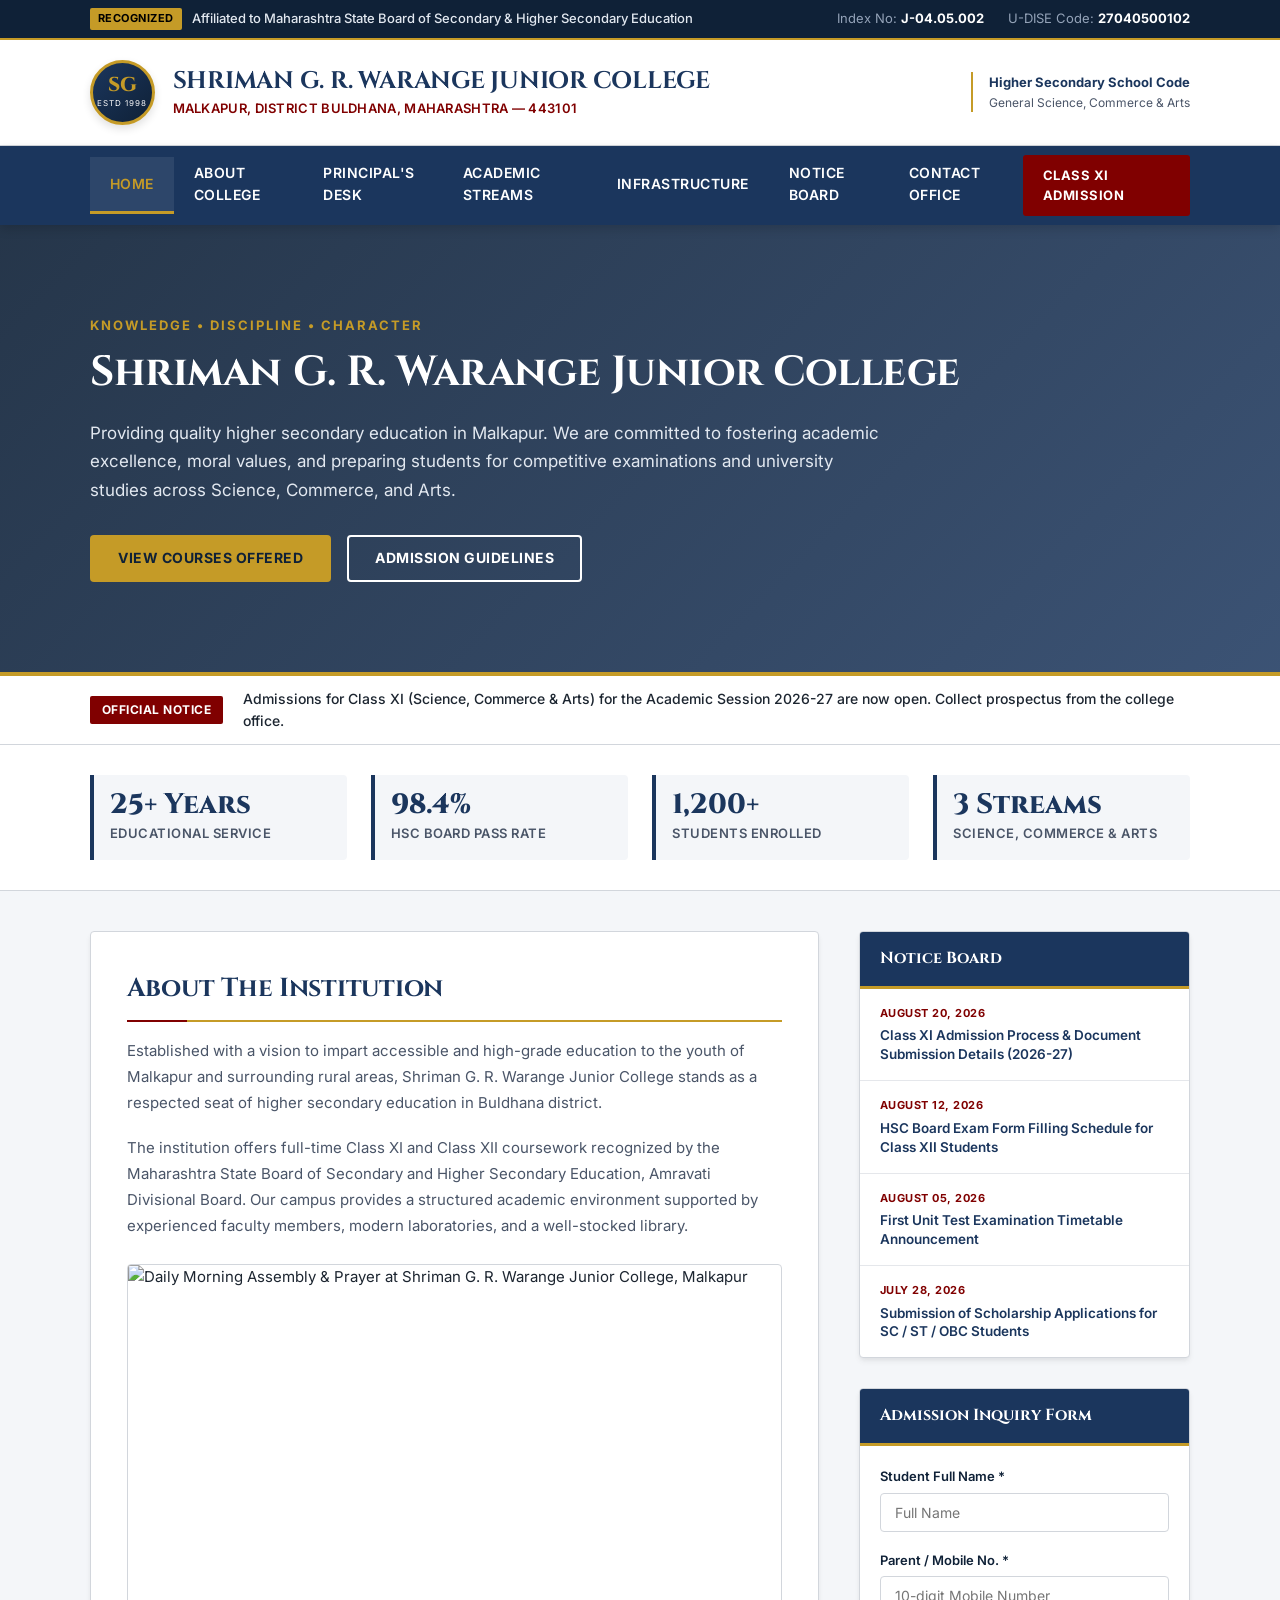
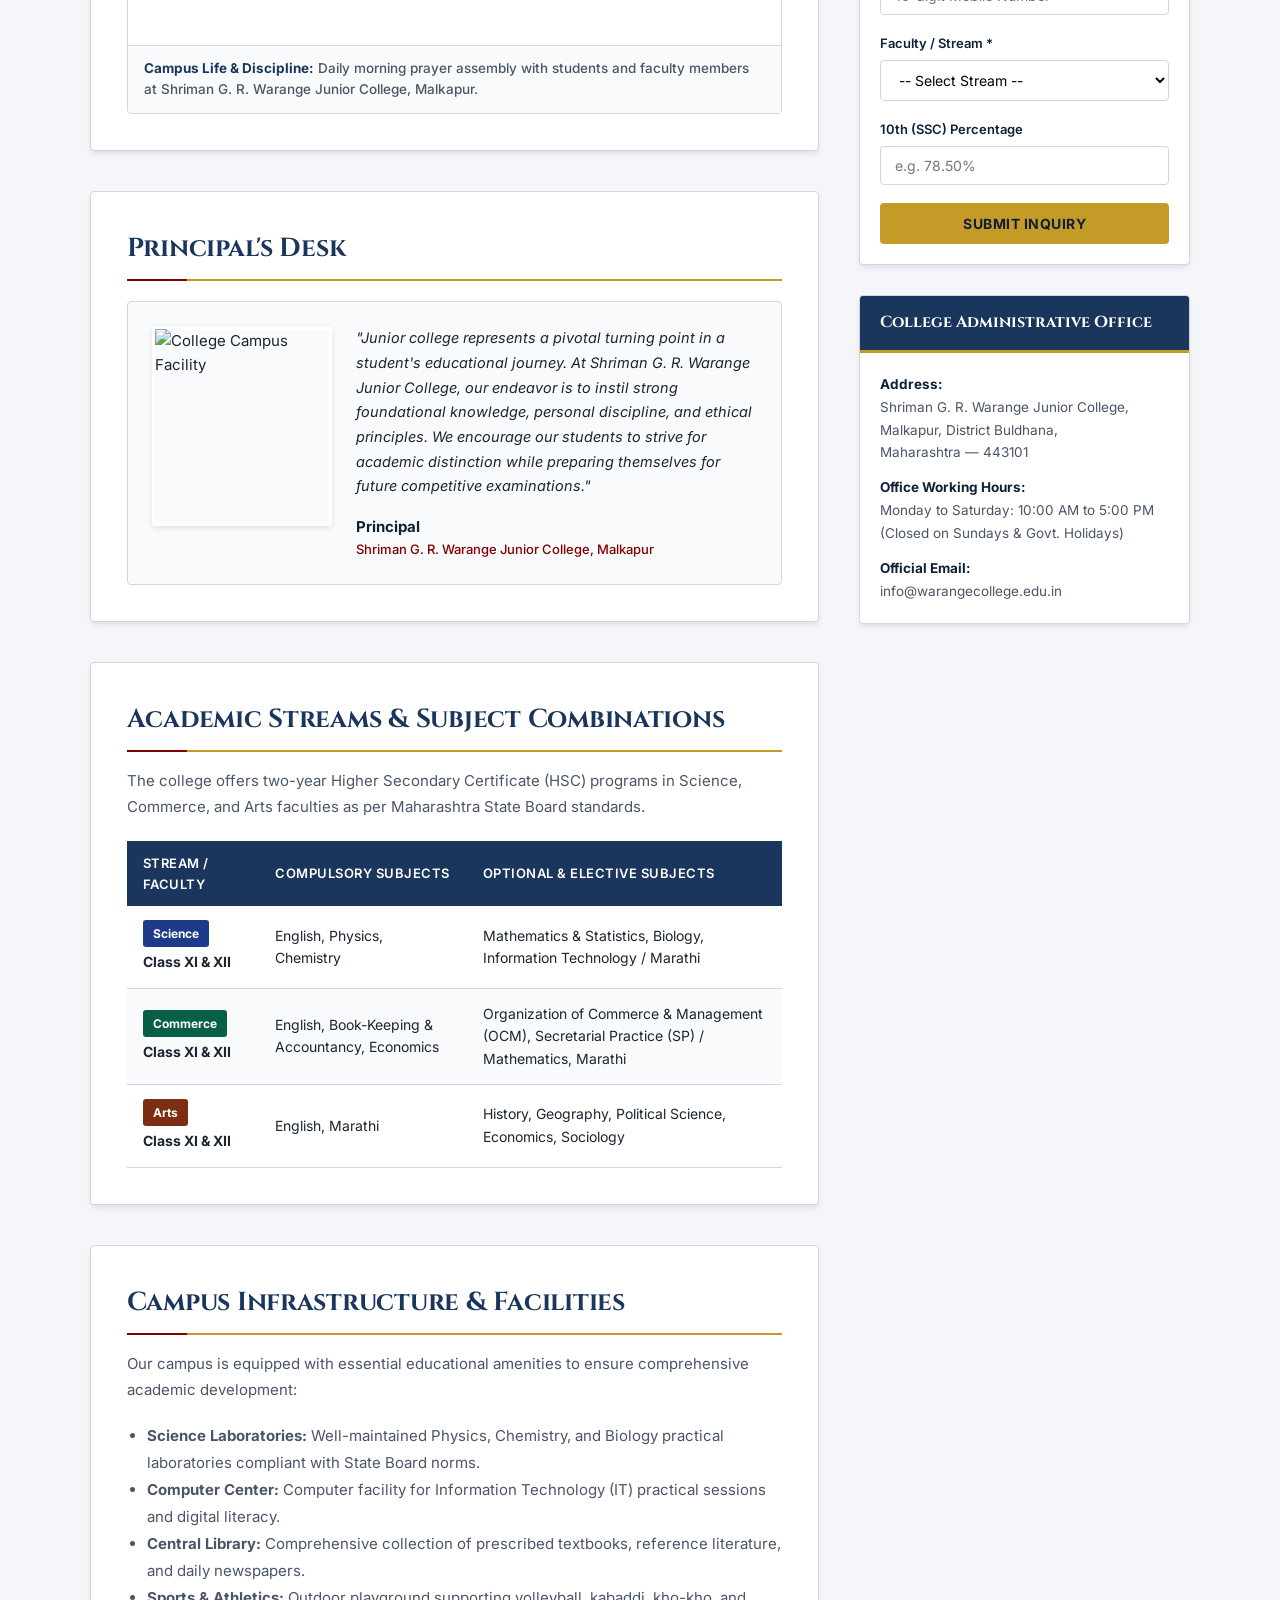
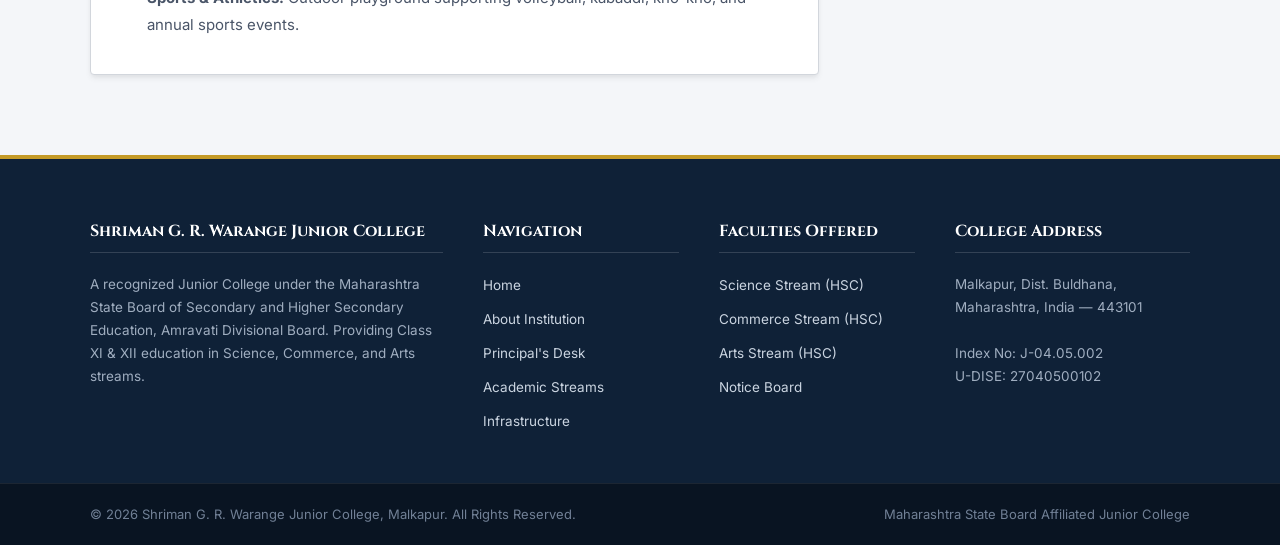
==== index.html @ 8249593b "Rename main.html to index.html" ====
<!DOCTYPE html>
<html lang="en">
<head>
    <meta charset="UTF-8">
    <meta name="viewport" content="width=device-width, initial-scale=1.0">
    <title>Shriman G. R. Warange Junior College, Malkapur | Official Website</title>
    <meta name="description" content="Official Portal of Shriman G. R. Warange Junior College, Malkapur, District Buldhana. Higher Secondary Education in Arts, Science, and Commerce streams.">
    <link rel="stylesheet" href="style.css">
</head>

<body>

    <!-- Top Affiliation Bar -->
    <div class="top-header-bar">
        <div class="affiliation-tag">
            <span class="affiliation-badge">Recognized</span>
            <span>Affiliated to Maharashtra State Board of Secondary & Higher Secondary Education</span>
        </div>
        <div class="top-header-info">
            <span>Index No: <strong>J-04.05.002</strong></span>
            <span>U-DISE Code: <strong>27040500102</strong></span>
        </div>
    </div>

    <!-- College Brand Header -->
    <header class="brand-header">
        <div class="brand-container">
            <div class="college-brand">
                <div class="college-seal">
                    <span class="seal-text">SG</span>
                    <span class="seal-sub">ESTD 1998</span>
                </div>
                <div class="college-names">
                    <h1>SHRIMAN G. R. WARANGE JUNIOR COLLEGE</h1>
                    <p>MALKAPUR, DISTRICT BULDHANA, MAHARASHTRA — 443101</p>
                </div>
            </div>

            <div class="college-index">
                <strong>Higher Secondary School Code</strong>
                <span>General Science, Commerce & Arts</span>
            </div>
        </div>
    </header>

    <!-- Main Navigation Bar -->
    <nav class="main-navbar">
        <div class="nav-container">
            <ul class="nav-links-formal">
                <li><a href="#" class="active">Home</a></li>
                <li><a href="#about">About College</a></li>
                <li><a href="#principal">Principal's Desk</a></li>
                <li><a href="#streams">Academic Streams</a></li>
                <li><a href="#facilities">Infrastructure</a></li>
                <li><a href="#notices">Notice Board</a></li>
                <li><a href="#contact">Contact Office</a></li>
            </ul>
            <a href="#admission-inquiry" class="btn-admission">Class XI Admission</a>
        </div>
    </nav>

    <!-- Formal Hero Banner -->
    <section class="hero-banner">
        <div class="hero-banner-content">
            <div class="hero-motto">KNOWLEDGE • DISCIPLINE • CHARACTER</div>
            <h2>Shriman G. R. Warange Junior College</h2>
            <p>
                Providing quality higher secondary education in Malkapur. We are committed to fostering academic excellence, moral values, and preparing students for competitive examinations and university studies across Science, Commerce, and Arts.
            </p>
            <div class="hero-actions">
                <a href="#streams" class="btn-primary-formal">View Courses Offered</a>
                <a href="#admission-inquiry" class="btn-outline-formal">Admission Guidelines</a>
            </div>
        </div>
    </section>

    <!-- Official Announcement Bar -->
    <div class="announcement-bar">
        <div class="announcement-container">
            <span class="announcement-title">Official Notice</span>
            <span class="announcement-text">
                Admissions for Class XI (Science, Commerce & Arts) for the Academic Session 2026-27 are now open. Collect prospectus from the college office.
            </span>
        </div>
    </div>

    <!-- Institutional Overview Bar -->
    <div class="overview-bar">
        <div class="overview-grid">
            <div class="overview-item">
                <div class="overview-number">25+ Years</div>
                <div class="overview-label">Educational Service</div>
            </div>
            <div class="overview-item">
                <div class="overview-number">98.4%</div>
                <div class="overview-label">HSC Board Pass Rate</div>
            </div>
            <div class="overview-item">
                <div class="overview-number">1,200+</div>
                <div class="overview-label">Students Enrolled</div>
            </div>
            <div class="overview-item">
                <div class="overview-number">3 Streams</div>
                <div class="overview-label">Science, Commerce & Arts</div>
            </div>
        </div>
    </div>

    <!-- Main Content Area -->
    <div class="main-wrapper">
        <!-- Main Body Content -->
        <main>
            <!-- About Section -->
            <section class="content-section" id="about">
                <h3 class="section-heading-formal">About The Institution</h3>
                <p>
                    Established with a vision to impart accessible and high-grade education to the youth of Malkapur and surrounding rural areas, Shriman G. R. Warange Junior College stands as a respected seat of higher secondary education in Buldhana district.
                </p>
                <p>
                    The institution offers full-time Class XI and Class XII coursework recognized by the Maharashtra State Board of Secondary and Higher Secondary Education, Amravati Divisional Board. Our campus provides a structured academic environment supported by experienced faculty members, modern laboratories, and a well-stocked library.
                </p>

                <!-- Featured Campus Prayer Image -->
                <div style="margin-top: 24px; border: 1px solid var(--border-color); border-radius: 4px; overflow: hidden; background: #ffffff;">
                    <img src="images/prayer.png" alt="Daily Morning Assembly & Prayer at Shriman G. R. Warange Junior College, Malkapur" style="width: 100%; height: 380px; object-fit: cover; display: block;">
                    <div style="padding: 12px 16px; background-color: #f8fafc; font-size: 13.5px; color: var(--text-secondary); border-top: 1px solid var(--border-color); font-weight: 500;">
                        <strong style="color: var(--navy-primary);">Campus Life & Discipline:</strong> Daily morning prayer assembly with students and faculty members at Shriman G. R. Warange Junior College, Malkapur.
                    </div>
                </div>
            </section>

            <!-- Principal's Message Section -->
            <section class="content-section" id="principal">
                <h3 class="section-heading-formal">Principal's Desk</h3>
                <div class="message-card">
                    <img src="images/lab.png" alt="College Campus Facility" class="message-photo">
                    <div class="message-text">
                        <blockquote>
                            "Junior college represents a pivotal turning point in a student's educational journey. At Shriman G. R. Warange Junior College, our endeavor is to instil strong foundational knowledge, personal discipline, and ethical principles. We encourage our students to strive for academic distinction while preparing themselves for future competitive examinations."
                        </blockquote>
                        <div class="message-author">
                            Principal
                            <span>Shriman G. R. Warange Junior College, Malkapur</span>
                        </div>
                    </div>
                </div>
            </section>

            <!-- Academic Streams & Subject Combinations Table -->
            <section class="content-section" id="streams">
                <h3 class="section-heading-formal">Academic Streams & Subject Combinations</h3>
                <p>
                    The college offers two-year Higher Secondary Certificate (HSC) programs in Science, Commerce, and Arts faculties as per Maharashtra State Board standards.
                </p>

                <table class="academic-table">
                    <thead>
                        <tr>
                            <th>Stream / Faculty</th>
                            <th>Compulsory Subjects</th>
                            <th>Optional & Elective Subjects</th>
                        </tr>
                    </thead>
                    <tbody>
                        <tr>
                            <td>
                                <span class="stream-badge badge-science">Science</span>
                                <strong style="display: block; margin-top: 4px;">Class XI & XII</strong>
                            </td>
                            <td>English, Physics, Chemistry</td>
                            <td>Mathematics & Statistics, Biology, Information Technology / Marathi</td>
                        </tr>
                        <tr>
                            <td>
                                <span class="stream-badge badge-commerce">Commerce</span>
                                <strong style="display: block; margin-top: 4px;">Class XI & XII</strong>
                            </td>
                            <td>English, Book-Keeping & Accountancy, Economics</td>
                            <td>Organization of Commerce & Management (OCM), Secretarial Practice (SP) / Mathematics, Marathi</td>
                        </tr>
                        <tr>
                            <td>
                                <span class="stream-badge badge-arts">Arts</span>
                                <strong style="display: block; margin-top: 4px;">Class XI & XII</strong>
                            </td>
                            <td>English, Marathi</td>
                            <td>History, Geography, Political Science, Economics, Sociology</td>
                        </tr>
                    </tbody>
                </table>
            </section>

            <!-- Campus Infrastructure -->
            <section class="content-section" id="facilities">
                <h3 class="section-heading-formal">Campus Infrastructure & Facilities</h3>
                <p>
                    Our campus is equipped with essential educational amenities to ensure comprehensive academic development:
                </p>
                <ul style="margin-left: 20px; color: var(--text-secondary); line-height: 1.8;">
                    <li><strong>Science Laboratories:</strong> Well-maintained Physics, Chemistry, and Biology practical laboratories compliant with State Board norms.</li>
                    <li><strong>Computer Center:</strong> Computer facility for Information Technology (IT) practical sessions and digital literacy.</li>
                    <li><strong>Central Library:</strong> Comprehensive collection of prescribed textbooks, reference literature, and daily newspapers.</li>
                    <li><strong>Sports & Athletics:</strong> Outdoor playground supporting volleyball, kabaddi, kho-kho, and annual sports events.</li>
                </ul>
            </section>
        </main>

        <!-- Sidebar -->
        <aside>
            <!-- Notice Board Box -->
            <div class="sidebar-box" id="notices">
                <div class="sidebar-header">Notice Board</div>
                <ul class="notice-list">
                    <li class="notice-item">
                        <span class="notice-date">August 20, 2026</span>
                        <a href="#admission-inquiry">Class XI Admission Process & Document Submission Details (2026-27)</a>
                    </li>
                    <li class="notice-item">
                        <span class="notice-date">August 12, 2026</span>
                        <a href="#">HSC Board Exam Form Filling Schedule for Class XII Students</a>
                    </li>
                    <li class="notice-item">
                        <span class="notice-date">August 05, 2026</span>
                        <a href="#">First Unit Test Examination Timetable Announcement</a>
                    </li>
                    <li class="notice-item">
                        <span class="notice-date">July 28, 2026</span>
                        <a href="#">Submission of Scholarship Applications for SC / ST / OBC Students</a>
                    </li>
                </ul>
            </div>

            <!-- Admission Inquiry Form -->
            <div class="sidebar-box" id="admission-inquiry">
                <div class="sidebar-header">Admission Inquiry Form</div>
                <div style="padding: 20px;">
                    <form onsubmit="event.preventDefault(); alert('Thank you. Your inquiry has been submitted to the college office.');">
                        <div class="formal-form-group">
                            <label for="student-name">Student Full Name *</label>
                            <input type="text" id="student-name" class="formal-input" required placeholder="Full Name">
                        </div>

                        <div class="formal-form-group">
                            <label for="parent-phone">Parent / Mobile No. *</label>
                            <input type="tel" id="parent-phone" class="formal-input" required placeholder="10-digit Mobile Number">
                        </div>

                        <div class="formal-form-group">
                            <label for="stream-select">Faculty / Stream *</label>
                            <select id="stream-select" class="formal-input" required>
                                <option value="">-- Select Stream --</option>
                                <option value="science">Class XI Science</option>
                                <option value="commerce">Class XI Commerce</option>
                                <option value="arts">Class XI Arts</option>
                            </select>
                        </div>

                        <div class="formal-form-group">
                            <label for="ssc-marks">10th (SSC) Percentage</label>
                            <input type="text" id="ssc-marks" class="formal-input" placeholder="e.g. 78.50%">
                        </div>

                        <button type="submit" class="btn-primary-formal" style="width: 100%; border: none; cursor: pointer;">Submit Inquiry</button>
                    </form>
                </div>
            </div>

            <!-- College Office Box -->
            <div class="sidebar-box" id="contact">
                <div class="sidebar-header">College Administrative Office</div>
                <div style="padding: 20px; font-size: 13.5px; color: var(--text-secondary); line-height: 1.7;">
                    <p style="margin-bottom: 12px;">
                        <strong style="color: var(--navy-dark);">Address:</strong><br>
                        Shriman G. R. Warange Junior College,<br>
                        Malkapur, District Buldhana,<br>
                        Maharashtra — 443101
                    </p>
                    <p style="margin-bottom: 12px;">
                        <strong style="color: var(--navy-dark);">Office Working Hours:</strong><br>
                        Monday to Saturday: 10:00 AM to 5:00 PM<br>
                        (Closed on Sundays & Govt. Holidays)
                    </p>
                    <p>
                        <strong style="color: var(--navy-dark);">Official Email:</strong><br>
                        info@warangecollege.edu.in
                    </p>
                </div>
            </div>
        </aside>
    </div>

    <!-- Institutional Footer -->
    <footer class="site-footer">
        <div class="footer-container">
            <div class="footer-col">
                <h4>Shriman G. R. Warange Junior College</h4>
                <p>
                    A recognized Junior College under the Maharashtra State Board of Secondary and Higher Secondary Education, Amravati Divisional Board. Providing Class XI & XII education in Science, Commerce, and Arts streams.
                </p>
            </div>

            <div class="footer-col">
                <h4>Navigation</h4>
                <ul class="footer-links-formal">
                    <li><a href="#">Home</a></li>
                    <li><a href="#about">About Institution</a></li>
                    <li><a href="#principal">Principal's Desk</a></li>
                    <li><a href="#streams">Academic Streams</a></li>
                    <li><a href="#facilities">Infrastructure</a></li>
                </ul>
            </div>

            <div class="footer-col">
                <h4>Faculties Offered</h4>
                <ul class="footer-links-formal">
                    <li><a href="#streams">Science Stream (HSC)</a></li>
                    <li><a href="#streams">Commerce Stream (HSC)</a></li>
                    <li><a href="#streams">Arts Stream (HSC)</a></li>
                    <li><a href="#notices">Notice Board</a></li>
                </ul>
            </div>

            <div class="footer-col">
                <h4>College Address</h4>
                <p>
                    Malkapur, Dist. Buldhana,<br>
                    Maharashtra, India — 443101<br><br>
                    Index No: J-04.05.002<br>
                    U-DISE: 27040500102
                </p>
            </div>
        </div>

        <div class="footer-bottom-bar">
            <div class="footer-bottom-container">
                <div>© 2026 Shriman G. R. Warange Junior College, Malkapur. All Rights Reserved.</div>
                <div>Maharashtra State Board Affiliated Junior College</div>
            </div>
        </div>
    </footer>

</body>
</html>
---- style.css ----
@import url('https://fonts.googleapis.com/css2?family=Cinzel:wght@600;700;800&family=Inter:wght@400;500;600;700&display=swap');

:root {
    --navy-dark: #0f2137;
    --navy-primary: #1b365d;
    --maroon-accent: #800000;
    --gold-accent: #c59b27;
    --gold-light: #fbf4db;
    --bg-body: #f4f6f9;
    --bg-surface: #ffffff;
    --text-primary: #1c2530;
    --text-secondary: #4a5568;
    --text-muted: #718096;
    --border-color: #d2d6dc;
    --border-light: #e5e7eb;
    --shadow-subtle: 0 4px 12px rgba(0, 0, 0, 0.05);
    --shadow-card: 0 4px 6px -1px rgba(0, 0, 0, 0.07), 0 2px 4px -1px rgba(0, 0, 0, 0.04);
}

* {
    margin: 0;
    padding: 0;
    box-sizing: border-box;
    font-family: 'Inter', -apple-system, BlinkMacSystemFont, "Segoe UI", Roboto, sans-serif;
}

html {
    scroll-behavior: smooth;
}

body {
    background-color: var(--bg-body);
    color: var(--text-primary);
    line-height: 1.6;
    font-size: 15px;
}

/* Formal Header Typography */
h1, h2, h3, .font-serif {
    font-family: 'Cinzel', Georgia, 'Times New Roman', serif;
    color: var(--navy-dark);
    letter-spacing: -0.01em;
}

a {
    text-decoration: none;
    color: inherit;
}

/* Top Institutional Header Bar */
.top-header-bar {
    background-color: var(--navy-dark);
    color: #cbd5e1;
    padding: 8px 7%;
    font-size: 13px;
    border-bottom: 2px solid var(--gold-accent);
    display: flex;
    justify-content: space-between;
    align-items: center;
}

.affiliation-tag {
    color: #e2e8f0;
    font-weight: 500;
    display: flex;
    align-items: center;
    gap: 10px;
}

.affiliation-badge {
    background-color: var(--gold-accent);
    color: #000000;
    font-size: 11px;
    font-weight: 700;
    padding: 2px 8px;
    border-radius: 2px;
    text-transform: uppercase;
    letter-spacing: 0.5px;
}

.top-header-info {
    display: flex;
    gap: 24px;
}

.top-header-info span {
    color: #94a3b8;
}

.top-header-info strong {
    color: white;
}

/* Main Crest & Brand Header */
.brand-header {
    background: #ffffff;
    padding: 20px 7%;
    border-bottom: 1px solid var(--border-color);
    box-shadow: 0 2px 4px rgba(0,0,0,0.02);
}

.brand-container {
    max-width: 1300px;
    margin: 0 auto;
    display: flex;
    align-items: center;
    justify-content: space-between;
}

.college-brand {
    display: flex;
    align-items: center;
    gap: 18px;
}

.college-seal {
    width: 65px;
    height: 65px;
    background: linear-gradient(135deg, var(--navy-primary) 0%, var(--navy-dark) 100%);
    border: 3px solid var(--gold-accent);
    border-radius: 50%;
    display: flex;
    flex-direction: column;
    align-items: center;
    justify-content: center;
    color: var(--gold-accent);
    box-shadow: 0 4px 8px rgba(0,0,0,0.12);
    text-align: center;
}

.seal-text {
    font-family: 'Cinzel', serif;
    font-weight: 800;
    font-size: 20px;
    line-height: 1;
}

.seal-sub {
    font-size: 8px;
    color: white;
    letter-spacing: 1px;
    text-transform: uppercase;
    margin-top: 2px;
}

.college-names h1 {
    font-size: 24px;
    font-weight: 700;
    color: var(--navy-primary);
    line-height: 1.25;
    margin-bottom: 2px;
}

.college-names p {
    font-size: 13px;
    color: var(--maroon-accent);
    font-weight: 600;
    letter-spacing: 0.3px;
}

.college-index {
    text-align: right;
    font-size: 12px;
    color: var(--text-secondary);
    border-left: 2px solid var(--gold-accent);
    padding-left: 16px;
}

.college-index strong {
    color: var(--navy-primary);
    display: block;
    font-size: 13px;
}

/* Formal Navigation Bar */
.main-navbar {
    background-color: var(--navy-primary);
    position: sticky;
    top: 0;
    z-index: 1000;
    box-shadow: 0 4px 10px rgba(0, 0, 0, 0.15);
}

.nav-container {
    max-width: 1300px;
    margin: 0 auto;
    padding: 0 7%;
    display: flex;
    align-items: center;
    justify-content: space-between;
}

.nav-links-formal {
    list-style: none;
    display: flex;
    align-items: center;
}

.nav-links-formal li a {
    display: block;
    padding: 16px 20px;
    color: #ffffff;
    font-size: 14px;
    font-weight: 600;
    text-transform: uppercase;
    letter-spacing: 0.5px;
    border-bottom: 3px solid transparent;
    transition: all 0.2s ease;
}

.nav-links-formal li a:hover,
.nav-links-formal li a.active {
    background-color: rgba(255, 255, 255, 0.08);
    border-bottom-color: var(--gold-accent);
    color: var(--gold-accent);
}

.btn-admission {
    background-color: var(--maroon-accent);
    color: white !important;
    padding: 10px 20px;
    font-size: 13px;
    font-weight: 700;
    text-transform: uppercase;
    letter-spacing: 0.5px;
    border-radius: 3px;
    transition: background-color 0.2s ease;
}

.btn-admission:hover {
    background-color: #600000;
}

/* Formal Hero Section */
.hero-banner {
    position: relative;
    background: linear-gradient(135deg, rgba(15, 33, 55, 0.90) 0%, rgba(27, 54, 93, 0.85) 100%),
                url('images/prayer.png') center/cover no-repeat;
    color: white;
    padding: 90px 7%;
    border-bottom: 4px solid var(--gold-accent);
}

.hero-banner-content {
    max-width: 1100px;
    margin: 0 auto;
}

.hero-motto {
    color: var(--gold-accent);
    font-size: 13px;
    font-weight: 700;
    text-transform: uppercase;
    letter-spacing: 2px;
    margin-bottom: 12px;
}

.hero-banner h2 {
    font-size: 42px;
    color: white;
    margin-bottom: 20px;
    line-height: 1.2;
}

.hero-banner p {
    font-size: 17px;
    color: #e2e8f0;
    max-width: 800px;
    line-height: 1.7;
    margin-bottom: 30px;
}

.hero-actions {
    display: flex;
    gap: 16px;
}

.btn-primary-formal {
    background-color: var(--gold-accent);
    color: #0f2137;
    padding: 12px 28px;
    font-weight: 700;
    font-size: 14px;
    border-radius: 4px;
    text-transform: uppercase;
    letter-spacing: 0.5px;
    transition: all 0.2s ease;
}

.btn-primary-formal:hover {
    background-color: #d6a832;
    transform: translateY(-1px);
}

.btn-outline-formal {
    background-color: transparent;
    color: white;
    border: 2px solid white;
    padding: 10px 26px;
    font-weight: 700;
    font-size: 14px;
    border-radius: 4px;
    text-transform: uppercase;
    letter-spacing: 0.5px;
    transition: all 0.2s ease;
}

.btn-outline-formal:hover {
    background-color: white;
    color: var(--navy-dark);
}

/* Formal Announcement Ticker Bar */
.announcement-bar {
    background-color: #ffffff;
    border-bottom: 1px solid var(--border-color);
    padding: 12px 7%;
    box-shadow: 0 2px 4px rgba(0,0,0,0.03);
}

.announcement-container {
    max-width: 1300px;
    margin: 0 auto;
    display: flex;
    align-items: center;
    gap: 20px;
}

.announcement-title {
    background-color: var(--maroon-accent);
    color: white;
    padding: 4px 12px;
    font-size: 12px;
    font-weight: 700;
    text-transform: uppercase;
    letter-spacing: 0.5px;
    white-space: nowrap;
    border-radius: 2px;
}

.announcement-text {
    font-size: 14px;
    color: var(--text-primary);
    font-weight: 500;
}

/* Stats / Institutional Overview Bar */
.overview-bar {
    background: #ffffff;
    border-bottom: 1px solid var(--border-color);
    padding: 30px 7%;
}

.overview-grid {
    max-width: 1300px;
    margin: 0 auto;
    display: grid;
    grid-template-columns: repeat(4, 1fr);
    gap: 24px;
}

.overview-item {
    padding: 16px;
    border-left: 4px solid var(--navy-primary);
    background-color: var(--bg-body);
    border-radius: 0 4px 4px 0;
}

.overview-number {
    font-family: 'Cinzel', serif;
    font-size: 28px;
    font-weight: 800;
    color: var(--navy-primary);
    line-height: 1;
    margin-bottom: 4px;
}

.overview-label {
    font-size: 13px;
    color: var(--text-secondary);
    font-weight: 600;
    text-transform: uppercase;
    letter-spacing: 0.5px;
}

/* Formal Main Content Layout */
.main-wrapper {
    max-width: 1300px;
    margin: 40px auto;
    padding: 0 7%;
    display: grid;
    grid-template-columns: 2.2fr 1fr;
    gap: 40px;
}

.content-section {
    background-color: #ffffff;
    padding: 36px;
    border-radius: 4px;
    border: 1px solid var(--border-color);
    box-shadow: var(--shadow-card);
    margin-bottom: 40px;
}

.section-heading-formal {
    font-size: 26px;
    color: var(--navy-primary);
    margin-bottom: 16px;
    padding-bottom: 10px;
    border-bottom: 2px solid var(--gold-accent);
    position: relative;
}

.section-heading-formal::after {
    content: '';
    position: absolute;
    bottom: -2px;
    left: 0;
    width: 60px;
    height: 2px;
    background-color: var(--maroon-accent);
}

.content-section p {
    color: var(--text-secondary);
    font-size: 15px;
    margin-bottom: 18px;
    line-height: 1.75;
}

/* Principal / Desktop Card */
.message-card {
    display: grid;
    grid-template-columns: 180px 1fr;
    gap: 24px;
    background-color: #f8fafc;
    border: 1px solid var(--border-color);
    padding: 24px;
    border-radius: 4px;
    margin-top: 20px;
}

.message-photo {
    width: 100%;
    height: 200px;
    object-fit: cover;
    border: 3px solid white;
    box-shadow: 0 2px 6px rgba(0,0,0,0.1);
    border-radius: 4px;
}

.message-text blockquote {
    font-style: italic;
    color: var(--text-primary);
    font-size: 14.5px;
    margin-bottom: 16px;
    line-height: 1.7;
}

.message-author {
    font-weight: 700;
    color: var(--navy-dark);
    font-size: 15px;
}

.message-author span {
    display: block;
    font-weight: 500;
    font-size: 13px;
    color: var(--maroon-accent);
}

/* Table for Academic Streams & Subject Combinations */
.academic-table {
    width: 100%;
    border-collapse: collapse;
    margin-top: 20px;
    font-size: 14px;
}

.academic-table th {
    background-color: var(--navy-primary);
    color: white;
    text-align: left;
    padding: 12px 16px;
    font-weight: 600;
    font-size: 13px;
    text-transform: uppercase;
    letter-spacing: 0.5px;
}

.academic-table td {
    padding: 14px 16px;
    border-bottom: 1px solid var(--border-color);
    color: var(--text-primary);
}

.academic-table tr:nth-child(even) {
    background-color: #f8fafc;
}

.stream-badge {
    display: inline-block;
    padding: 4px 10px;
    font-size: 12px;
    font-weight: 700;
    border-radius: 3px;
    color: white;
}

.badge-science { background-color: #1e3a8a; }
.badge-commerce { background-color: #065f46; }
.badge-arts { background-color: #7c2d12; }

/* Sidebar Components */
.sidebar-box {
    background-color: #ffffff;
    border: 1px solid var(--border-color);
    border-radius: 4px;
    box-shadow: var(--shadow-card);
    margin-bottom: 30px;
    overflow: hidden;
}

.sidebar-header {
    background-color: var(--navy-primary);
    color: white;
    padding: 14px 20px;
    font-family: 'Cinzel', serif;
    font-size: 16px;
    font-weight: 700;
    border-bottom: 3px solid var(--gold-accent);
}

.notice-list {
    list-style: none;
}

.notice-item {
    padding: 16px 20px;
    border-bottom: 1px solid var(--border-light);
    transition: background-color 0.2s ease;
}

.notice-item:last-child {
    border-bottom: none;
}

.notice-item:hover {
    background-color: #f8fafc;
}

.notice-date {
    font-size: 11px;
    font-weight: 700;
    color: var(--maroon-accent);
    text-transform: uppercase;
    letter-spacing: 0.5px;
    margin-bottom: 4px;
    display: block;
}

.notice-item a {
    font-size: 13.5px;
    font-weight: 600;
    color: var(--navy-primary);
    line-height: 1.4;
    display: block;
}

.notice-item a:hover {
    color: var(--maroon-accent);
    text-decoration: underline;
}

/* Formal Form */
.formal-form-group {
    margin-bottom: 18px;
}

.formal-form-group label {
    display: block;
    font-size: 13px;
    font-weight: 600;
    color: var(--navy-dark);
    margin-bottom: 6px;
}

.formal-input {
    width: 100%;
    padding: 10px 14px;
    border: 1px solid var(--border-color);
    border-radius: 4px;
    font-size: 14px;
    background-color: #ffffff;
}

.formal-input:focus {
    outline: none;
    border-color: var(--navy-primary);
    box-shadow: 0 0 0 3px rgba(27, 54, 93, 0.1);
}

/* Formal Footer */
.site-footer {
    background-color: var(--navy-dark);
    color: #a0aec0;
    border-top: 4px solid var(--gold-accent);
    padding-top: 60px;
}

.footer-container {
    max-width: 1300px;
    margin: 0 auto;
    padding: 0 7% 40px;
    display: grid;
    grid-template-columns: 1.8fr 1fr 1fr 1.2fr;
    gap: 40px;
}

.footer-col h4 {
    color: white;
    font-family: 'Cinzel', serif;
    font-size: 16px;
    margin-bottom: 20px;
    padding-bottom: 8px;
    border-bottom: 1px solid rgba(255,255,255,0.15);
}

.footer-col p {
    font-size: 13.5px;
    line-height: 1.7;
}

.footer-links-formal {
    list-style: none;
}

.footer-links-formal li {
    margin-bottom: 10px;
}

.footer-links-formal a {
    color: #cbd5e1;
    font-size: 13.5px;
    transition: color 0.2s ease;
}

.footer-links-formal a:hover {
    color: var(--gold-accent);
    text-decoration: underline;
}

.footer-bottom-bar {
    background-color: #091422;
    padding: 20px 7%;
    border-top: 1px solid rgba(255,255,255,0.08);
    font-size: 13px;
}

.footer-bottom-container {
    max-width: 1300px;
    margin: 0 auto;
    display: flex;
    justify-content: space-between;
    align-items: center;
    color: #718096;
}

/* Responsive Rules */
@media (max-width: 1024px) {
    .main-wrapper {
        grid-template-columns: 1fr;
    }
    .overview-grid {
        grid-template-columns: repeat(2, 1fr);
    }
    .footer-container {
        grid-template-columns: 1fr 1fr;
    }
}

@media (max-width: 768px) {
    .brand-container {
        flex-direction: column;
        text-align: center;
        gap: 12px;
    }
    .college-brand {
        flex-direction: column;
    }
    .college-index {
        border-left: none;
        padding-left: 0;
        text-align: center;
    }
    .top-header-bar {
        flex-direction: column;
        gap: 6px;
        text-align: center;
    }
    .nav-container {
        flex-direction: column;
    }
    .nav-links-formal {
        flex-wrap: wrap;
        justify-content: center;
    }
    .message-card {
        grid-template-columns: 1fr;
    }
    .overview-grid {
        grid-template-columns: 1fr;
    }
    .footer-container {
        grid-template-columns: 1fr;
    }
    .footer-bottom-container {
        flex-direction: column;
        gap: 10px;
        text-align: center;
    }
}
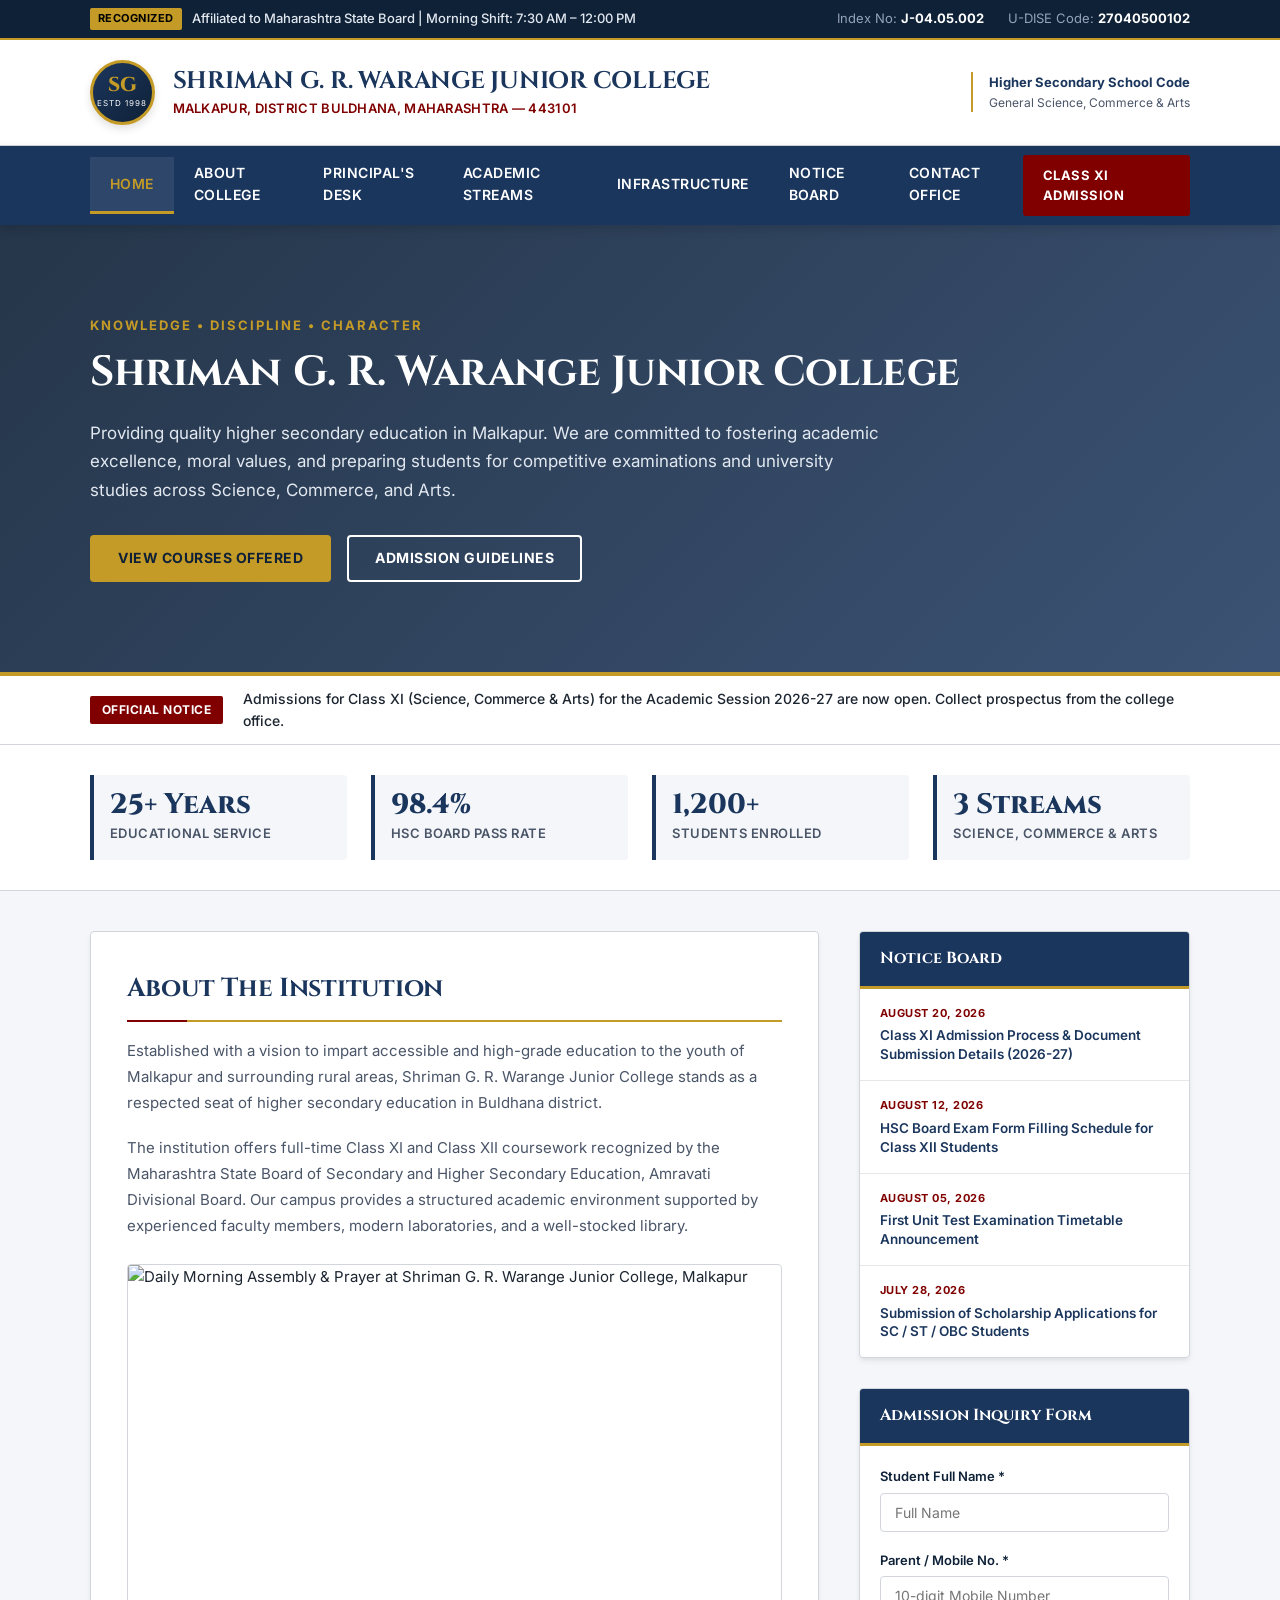
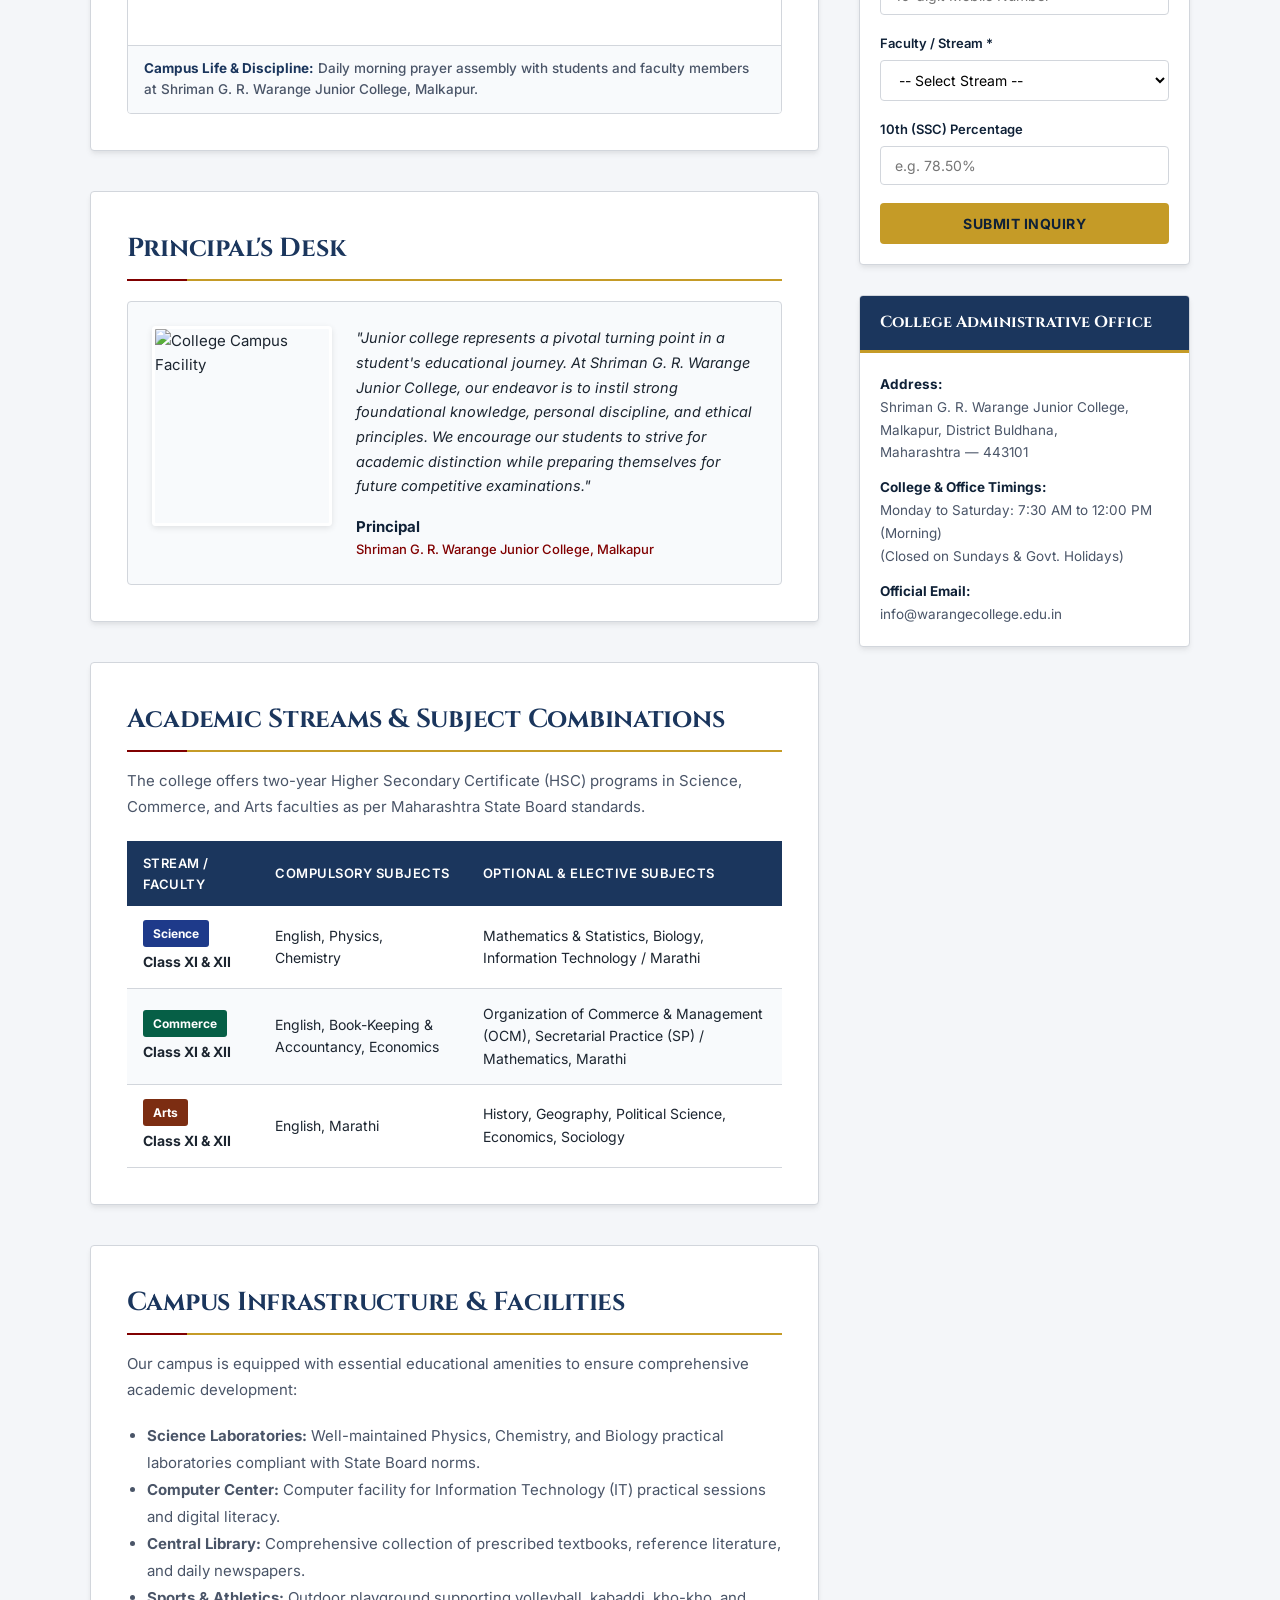
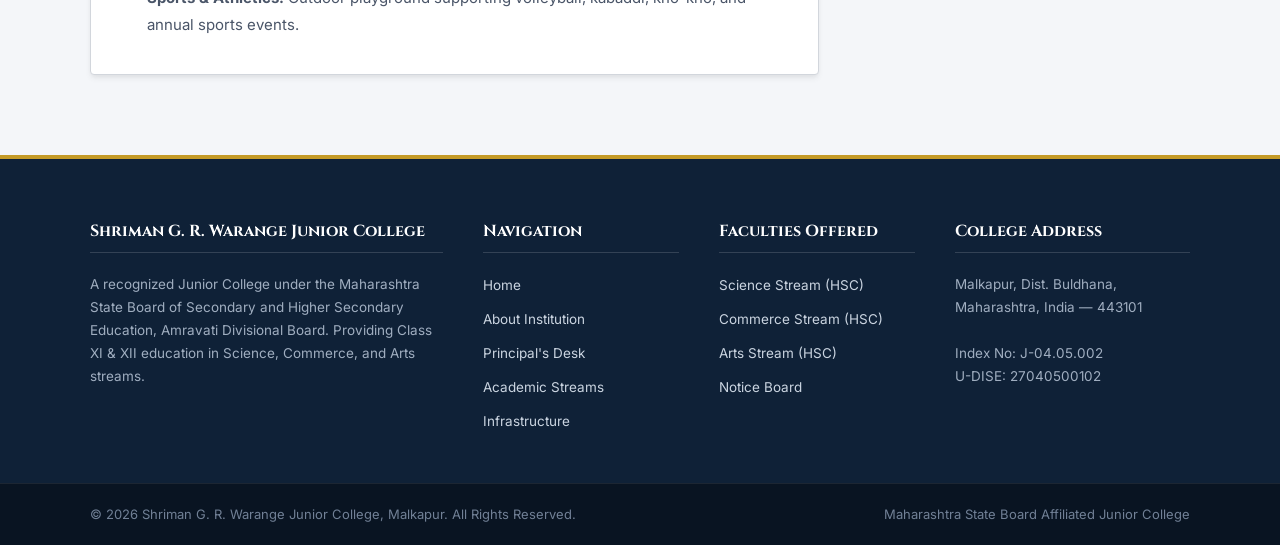
==== commit 92069591: "Rename main.html to index.html" ====
--- a/index.html
+++ b/index.html
@@ -14,7 +14,7 @@
     <div class="top-header-bar">
         <div class="affiliation-tag">
             <span class="affiliation-badge">Recognized</span>
-            <span>Affiliated to Maharashtra State Board of Secondary & Higher Secondary Education</span>
+            <span>Affiliated to Maharashtra State Board | Morning Shift: 7:30 AM – 12:00 PM</span>
         </div>
         <div class="top-header-info">
             <span>Index No: <strong>J-04.05.002</strong></span>
@@ -276,8 +276,8 @@
                         Maharashtra — 443101
                     </p>
                     <p style="margin-bottom: 12px;">
-                        <strong style="color: var(--navy-dark);">Office Working Hours:</strong><br>
-                        Monday to Saturday: 10:00 AM to 5:00 PM<br>
+                        <strong style="color: var(--navy-dark);">College & Office Timings:</strong><br>
+                        Monday to Saturday: 7:30 AM to 12:00 PM (Morning)<br>
                         (Closed on Sundays & Govt. Holidays)
                     </p>
                     <p>
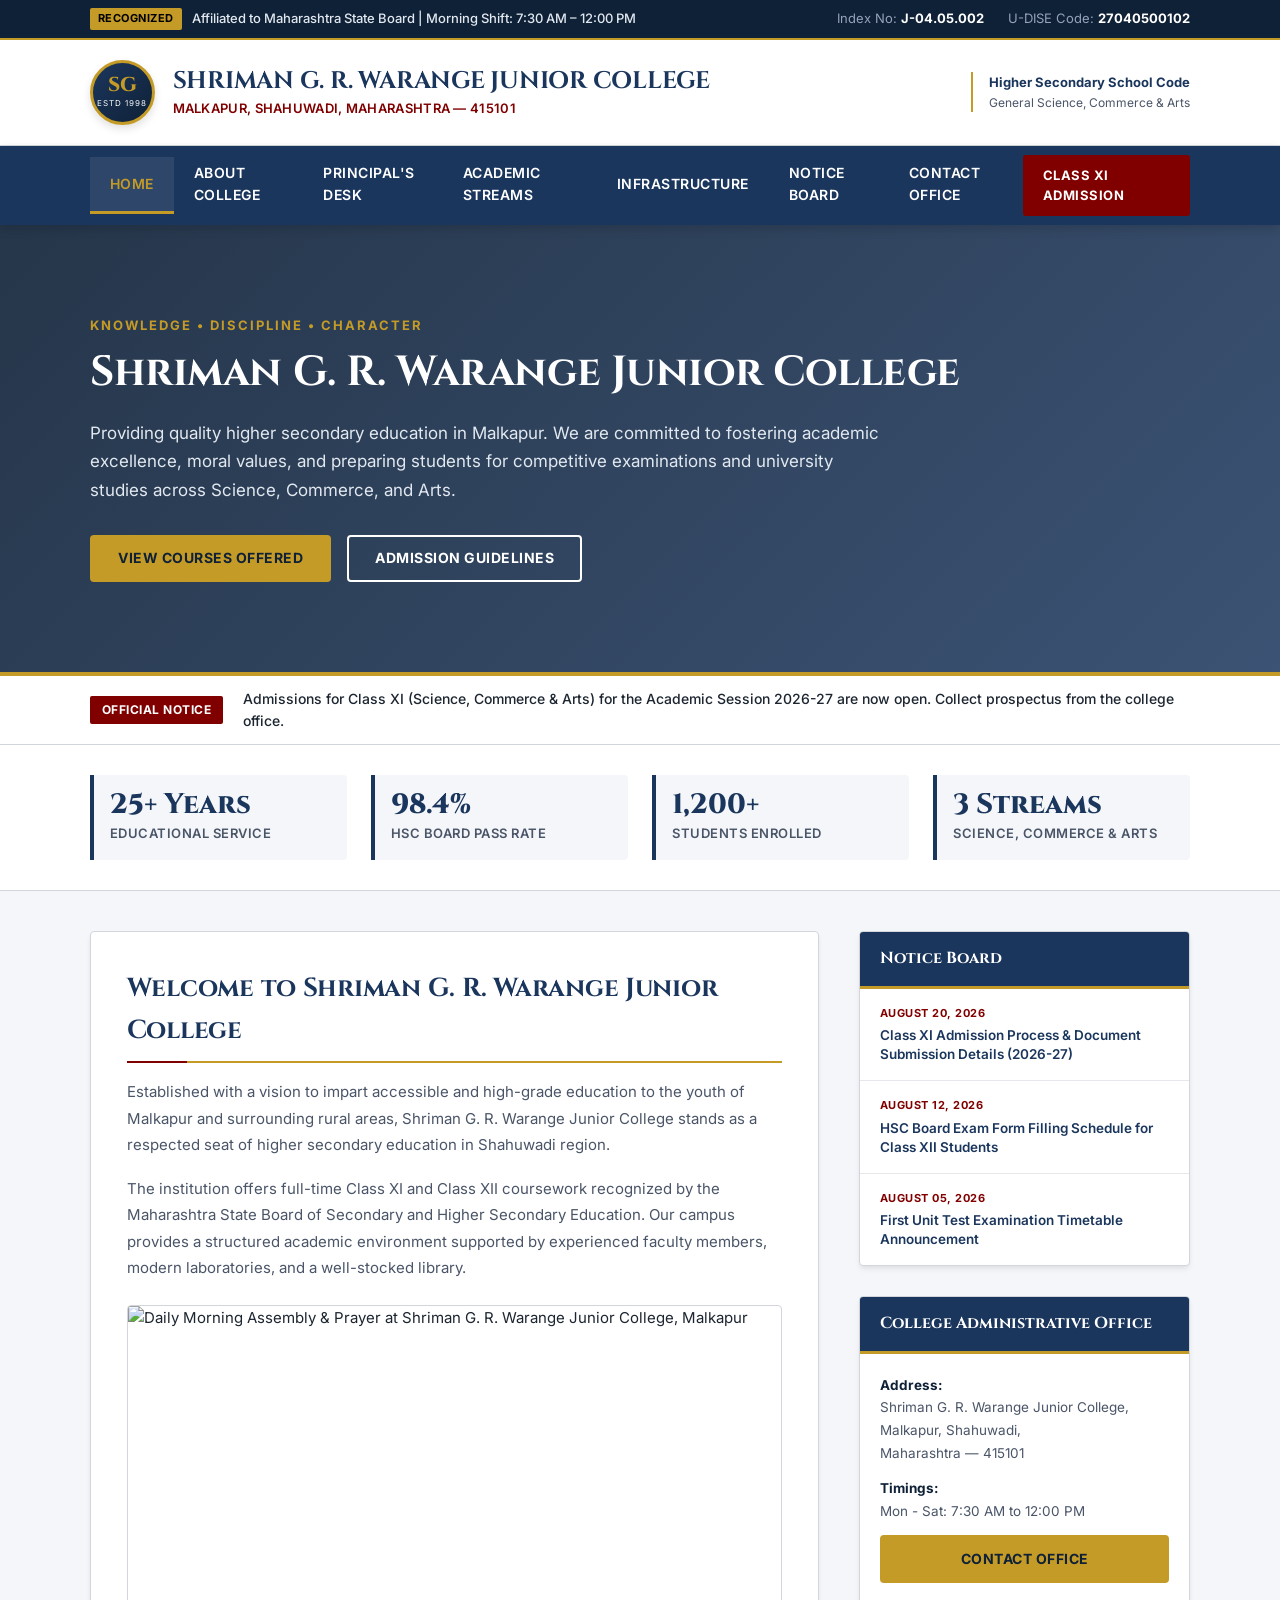
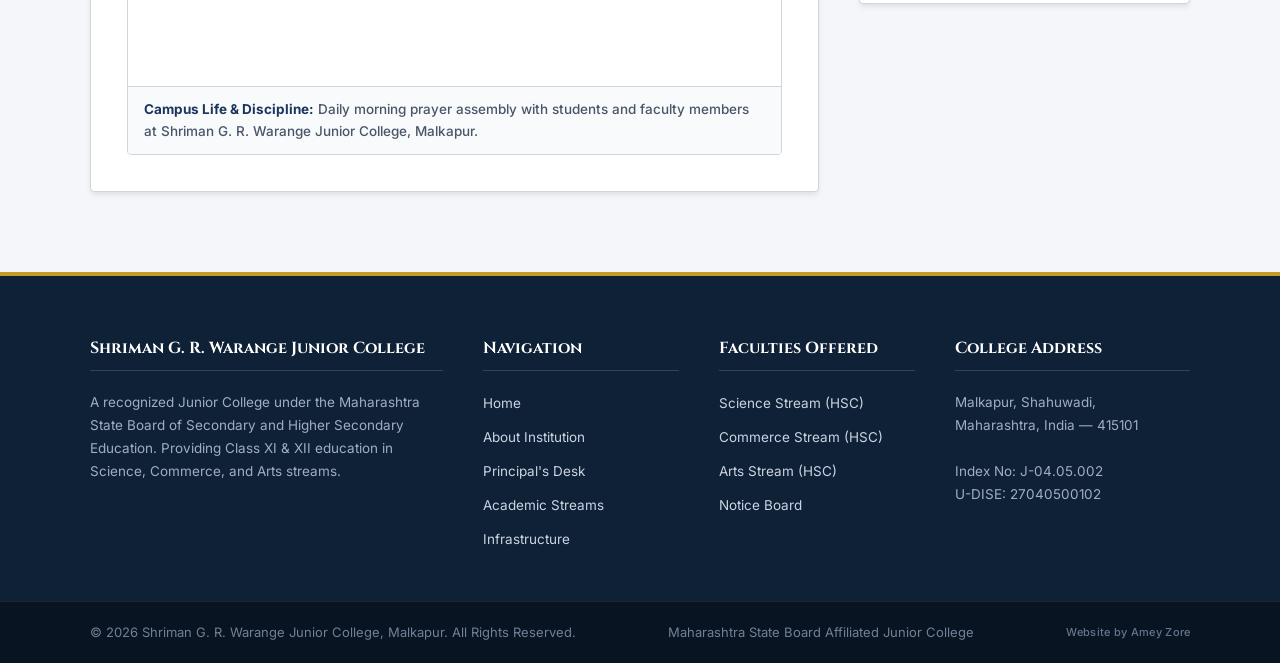
==== commit 28417b92: "Add files via upload" ====
--- a/index.html
+++ b/index.html
@@ -4,7 +4,7 @@
     <meta charset="UTF-8">
     <meta name="viewport" content="width=device-width, initial-scale=1.0">
     <title>Shriman G. R. Warange Junior College, Malkapur | Official Website</title>
-    <meta name="description" content="Official Portal of Shriman G. R. Warange Junior College, Malkapur, District Buldhana. Higher Secondary Education in Arts, Science, and Commerce streams.">
+    <meta name="description" content="Official Portal of Shriman G. R. Warange Junior College, Malkapur, Shahuwadi. Higher Secondary Education in Arts, Science, and Commerce streams.">
     <link rel="stylesheet" href="style.css">
 </head>
 
@@ -32,7 +32,7 @@
                 </div>
                 <div class="college-names">
                     <h1>SHRIMAN G. R. WARANGE JUNIOR COLLEGE</h1>
-                    <p>MALKAPUR, DISTRICT BULDHANA, MAHARASHTRA — 443101</p>
+                    <p>MALKAPUR, SHAHUWADI, MAHARASHTRA — 415101</p>
                 </div>
             </div>
 
@@ -47,15 +47,15 @@
     <nav class="main-navbar">
         <div class="nav-container">
             <ul class="nav-links-formal">
-                <li><a href="#" class="active">Home</a></li>
-                <li><a href="#about">About College</a></li>
-                <li><a href="#principal">Principal's Desk</a></li>
-                <li><a href="#streams">Academic Streams</a></li>
-                <li><a href="#facilities">Infrastructure</a></li>
-                <li><a href="#notices">Notice Board</a></li>
-                <li><a href="#contact">Contact Office</a></li>
+                <li><a href="index.html" class="active">Home</a></li>
+                <li><a href="about.html">About College</a></li>
+                <li><a href="principal.html">Principal's Desk</a></li>
+                <li><a href="courses.html">Academic Streams</a></li>
+                <li><a href="facilities.html">Infrastructure</a></li>
+                <li><a href="notices.html">Notice Board</a></li>
+                <li><a href="contact.html">Contact Office</a></li>
             </ul>
-            <a href="#admission-inquiry" class="btn-admission">Class XI Admission</a>
+            <a href="admissions.html" class="btn-admission">Class XI Admission</a>
         </div>
     </nav>
 
@@ -68,8 +68,8 @@
                 Providing quality higher secondary education in Malkapur. We are committed to fostering academic excellence, moral values, and preparing students for competitive examinations and university studies across Science, Commerce, and Arts.
             </p>
             <div class="hero-actions">
-                <a href="#streams" class="btn-primary-formal">View Courses Offered</a>
-                <a href="#admission-inquiry" class="btn-outline-formal">Admission Guidelines</a>
+                <a href="courses.html" class="btn-primary-formal">View Courses Offered</a>
+                <a href="admissions.html" class="btn-outline-formal">Admission Guidelines</a>
             </div>
         </div>
     </section>
@@ -110,14 +110,14 @@
     <div class="main-wrapper">
         <!-- Main Body Content -->
         <main>
-            <!-- About Section -->
-            <section class="content-section" id="about">
-                <h3 class="section-heading-formal">About The Institution</h3>
-                <p>
-                    Established with a vision to impart accessible and high-grade education to the youth of Malkapur and surrounding rural areas, Shriman G. R. Warange Junior College stands as a respected seat of higher secondary education in Buldhana district.
-                </p>
-                <p>
-                    The institution offers full-time Class XI and Class XII coursework recognized by the Maharashtra State Board of Secondary and Higher Secondary Education, Amravati Divisional Board. Our campus provides a structured academic environment supported by experienced faculty members, modern laboratories, and a well-stocked library.
+            <!-- Welcome / Overview Section -->
+            <section class="content-section">
+                <h3 class="section-heading-formal">Welcome to Shriman G. R. Warange Junior College</h3>
+                <p>
+                    Established with a vision to impart accessible and high-grade education to the youth of Malkapur and surrounding rural areas, Shriman G. R. Warange Junior College stands as a respected seat of higher secondary education in Shahuwadi region.
+                </p>
+                <p>
+                    The institution offers full-time Class XI and Class XII coursework recognized by the Maharashtra State Board of Secondary and Higher Secondary Education. Our campus provides a structured academic environment supported by experienced faculty members, modern laboratories, and a well-stocked library.
                 </p>
 
                 <!-- Featured Campus Prayer Image -->
@@ -128,162 +128,44 @@
                     </div>
                 </div>
             </section>
-
-            <!-- Principal's Message Section -->
-            <section class="content-section" id="principal">
-                <h3 class="section-heading-formal">Principal's Desk</h3>
-                <div class="message-card">
-                    <img src="images/lab.png" alt="College Campus Facility" class="message-photo">
-                    <div class="message-text">
-                        <blockquote>
-                            "Junior college represents a pivotal turning point in a student's educational journey. At Shriman G. R. Warange Junior College, our endeavor is to instil strong foundational knowledge, personal discipline, and ethical principles. We encourage our students to strive for academic distinction while preparing themselves for future competitive examinations."
-                        </blockquote>
-                        <div class="message-author">
-                            Principal
-                            <span>Shriman G. R. Warange Junior College, Malkapur</span>
-                        </div>
-                    </div>
-                </div>
-            </section>
-
-            <!-- Academic Streams & Subject Combinations Table -->
-            <section class="content-section" id="streams">
-                <h3 class="section-heading-formal">Academic Streams & Subject Combinations</h3>
-                <p>
-                    The college offers two-year Higher Secondary Certificate (HSC) programs in Science, Commerce, and Arts faculties as per Maharashtra State Board standards.
-                </p>
-
-                <table class="academic-table">
-                    <thead>
-                        <tr>
-                            <th>Stream / Faculty</th>
-                            <th>Compulsory Subjects</th>
-                            <th>Optional & Elective Subjects</th>
-                        </tr>
-                    </thead>
-                    <tbody>
-                        <tr>
-                            <td>
-                                <span class="stream-badge badge-science">Science</span>
-                                <strong style="display: block; margin-top: 4px;">Class XI & XII</strong>
-                            </td>
-                            <td>English, Physics, Chemistry</td>
-                            <td>Mathematics & Statistics, Biology, Information Technology / Marathi</td>
-                        </tr>
-                        <tr>
-                            <td>
-                                <span class="stream-badge badge-commerce">Commerce</span>
-                                <strong style="display: block; margin-top: 4px;">Class XI & XII</strong>
-                            </td>
-                            <td>English, Book-Keeping & Accountancy, Economics</td>
-                            <td>Organization of Commerce & Management (OCM), Secretarial Practice (SP) / Mathematics, Marathi</td>
-                        </tr>
-                        <tr>
-                            <td>
-                                <span class="stream-badge badge-arts">Arts</span>
-                                <strong style="display: block; margin-top: 4px;">Class XI & XII</strong>
-                            </td>
-                            <td>English, Marathi</td>
-                            <td>History, Geography, Political Science, Economics, Sociology</td>
-                        </tr>
-                    </tbody>
-                </table>
-            </section>
-
-            <!-- Campus Infrastructure -->
-            <section class="content-section" id="facilities">
-                <h3 class="section-heading-formal">Campus Infrastructure & Facilities</h3>
-                <p>
-                    Our campus is equipped with essential educational amenities to ensure comprehensive academic development:
-                </p>
-                <ul style="margin-left: 20px; color: var(--text-secondary); line-height: 1.8;">
-                    <li><strong>Science Laboratories:</strong> Well-maintained Physics, Chemistry, and Biology practical laboratories compliant with State Board norms.</li>
-                    <li><strong>Computer Center:</strong> Computer facility for Information Technology (IT) practical sessions and digital literacy.</li>
-                    <li><strong>Central Library:</strong> Comprehensive collection of prescribed textbooks, reference literature, and daily newspapers.</li>
-                    <li><strong>Sports & Athletics:</strong> Outdoor playground supporting volleyball, kabaddi, kho-kho, and annual sports events.</li>
-                </ul>
-            </section>
         </main>
 
         <!-- Sidebar -->
         <aside>
             <!-- Notice Board Box -->
-            <div class="sidebar-box" id="notices">
+            <div class="sidebar-box">
                 <div class="sidebar-header">Notice Board</div>
                 <ul class="notice-list">
                     <li class="notice-item">
                         <span class="notice-date">August 20, 2026</span>
-                        <a href="#admission-inquiry">Class XI Admission Process & Document Submission Details (2026-27)</a>
+                        <a href="admissions.html">Class XI Admission Process & Document Submission Details (2026-27)</a>
                     </li>
                     <li class="notice-item">
                         <span class="notice-date">August 12, 2026</span>
-                        <a href="#">HSC Board Exam Form Filling Schedule for Class XII Students</a>
+                        <a href="notices.html">HSC Board Exam Form Filling Schedule for Class XII Students</a>
                     </li>
                     <li class="notice-item">
                         <span class="notice-date">August 05, 2026</span>
-                        <a href="#">First Unit Test Examination Timetable Announcement</a>
-                    </li>
-                    <li class="notice-item">
-                        <span class="notice-date">July 28, 2026</span>
-                        <a href="#">Submission of Scholarship Applications for SC / ST / OBC Students</a>
+                        <a href="notices.html">First Unit Test Examination Timetable Announcement</a>
                     </li>
                 </ul>
             </div>
 
-            <!-- Admission Inquiry Form -->
-            <div class="sidebar-box" id="admission-inquiry">
-                <div class="sidebar-header">Admission Inquiry Form</div>
-                <div style="padding: 20px;">
-                    <form onsubmit="event.preventDefault(); alert('Thank you. Your inquiry has been submitted to the college office.');">
-                        <div class="formal-form-group">
-                            <label for="student-name">Student Full Name *</label>
-                            <input type="text" id="student-name" class="formal-input" required placeholder="Full Name">
-                        </div>
-
-                        <div class="formal-form-group">
-                            <label for="parent-phone">Parent / Mobile No. *</label>
-                            <input type="tel" id="parent-phone" class="formal-input" required placeholder="10-digit Mobile Number">
-                        </div>
-
-                        <div class="formal-form-group">
-                            <label for="stream-select">Faculty / Stream *</label>
-                            <select id="stream-select" class="formal-input" required>
-                                <option value="">-- Select Stream --</option>
-                                <option value="science">Class XI Science</option>
-                                <option value="commerce">Class XI Commerce</option>
-                                <option value="arts">Class XI Arts</option>
-                            </select>
-                        </div>
-
-                        <div class="formal-form-group">
-                            <label for="ssc-marks">10th (SSC) Percentage</label>
-                            <input type="text" id="ssc-marks" class="formal-input" placeholder="e.g. 78.50%">
-                        </div>
-
-                        <button type="submit" class="btn-primary-formal" style="width: 100%; border: none; cursor: pointer;">Submit Inquiry</button>
-                    </form>
-                </div>
-            </div>
-
-            <!-- College Office Box -->
-            <div class="sidebar-box" id="contact">
+            <!-- Quick Contact / Info Box -->
+            <div class="sidebar-box">
                 <div class="sidebar-header">College Administrative Office</div>
                 <div style="padding: 20px; font-size: 13.5px; color: var(--text-secondary); line-height: 1.7;">
                     <p style="margin-bottom: 12px;">
                         <strong style="color: var(--navy-dark);">Address:</strong><br>
                         Shriman G. R. Warange Junior College,<br>
-                        Malkapur, District Buldhana,<br>
-                        Maharashtra — 443101
+                        Malkapur, Shahuwadi,<br>
+                        Maharashtra — 415101
                     </p>
                     <p style="margin-bottom: 12px;">
-                        <strong style="color: var(--navy-dark);">College & Office Timings:</strong><br>
-                        Monday to Saturday: 7:30 AM to 12:00 PM (Morning)<br>
-                        (Closed on Sundays & Govt. Holidays)
+                        <strong style="color: var(--navy-dark);">Timings:</strong><br>
+                        Mon - Sat: 7:30 AM to 12:00 PM
                     </p>
-                    <p>
-                        <strong style="color: var(--navy-dark);">Official Email:</strong><br>
-                        info@warangecollege.edu.in
-                    </p>
+                    <a href="contact.html" class="btn-primary-formal" style="display: block; text-align: center; margin-top: 10px;">Contact Office</a>
                 </div>
             </div>
         </aside>
@@ -295,36 +177,36 @@
             <div class="footer-col">
                 <h4>Shriman G. R. Warange Junior College</h4>
                 <p>
-                    A recognized Junior College under the Maharashtra State Board of Secondary and Higher Secondary Education, Amravati Divisional Board. Providing Class XI & XII education in Science, Commerce, and Arts streams.
+                    A recognized Junior College under the Maharashtra State Board of Secondary and Higher Secondary Education. Providing Class XI & XII education in Science, Commerce, and Arts streams.
                 </p>
             </div>
 
             <div class="footer-col">
                 <h4>Navigation</h4>
                 <ul class="footer-links-formal">
-                    <li><a href="#">Home</a></li>
-                    <li><a href="#about">About Institution</a></li>
-                    <li><a href="#principal">Principal's Desk</a></li>
-                    <li><a href="#streams">Academic Streams</a></li>
-                    <li><a href="#facilities">Infrastructure</a></li>
+                    <li><a href="index.html">Home</a></li>
+                    <li><a href="about.html">About Institution</a></li>
+                    <li><a href="principal.html">Principal's Desk</a></li>
+                    <li><a href="courses.html">Academic Streams</a></li>
+                    <li><a href="facilities.html">Infrastructure</a></li>
                 </ul>
             </div>
 
             <div class="footer-col">
                 <h4>Faculties Offered</h4>
                 <ul class="footer-links-formal">
-                    <li><a href="#streams">Science Stream (HSC)</a></li>
-                    <li><a href="#streams">Commerce Stream (HSC)</a></li>
-                    <li><a href="#streams">Arts Stream (HSC)</a></li>
-                    <li><a href="#notices">Notice Board</a></li>
+                    <li><a href="courses.html">Science Stream (HSC)</a></li>
+                    <li><a href="courses.html">Commerce Stream (HSC)</a></li>
+                    <li><a href="courses.html">Arts Stream (HSC)</a></li>
+                    <li><a href="notices.html">Notice Board</a></li>
                 </ul>
             </div>
 
             <div class="footer-col">
                 <h4>College Address</h4>
                 <p>
-                    Malkapur, Dist. Buldhana,<br>
-                    Maharashtra, India — 443101<br><br>
+                    Malkapur, Shahuwadi,<br>
+                    Maharashtra, India — 415101<br><br>
                     Index No: J-04.05.002<br>
                     U-DISE: 27040500102
                 </p>
@@ -335,6 +217,7 @@
             <div class="footer-bottom-container">
                 <div>© 2026 Shriman G. R. Warange Junior College, Malkapur. All Rights Reserved.</div>
                 <div>Maharashtra State Board Affiliated Junior College</div>
+                <div class="creator-credit">Website by Amey Zore</div>
             </div>
         </div>
     </footer>
--- a/style.css
+++ b/style.css
@@ -667,6 +667,13 @@
     color: #718096;
 }
 
+.creator-credit {
+    font-size: 11px;
+    color: #64748b;
+    letter-spacing: 0.3px;
+    font-weight: 500;
+}
+
 /* Responsive Rules */
 @media (max-width: 1024px) {
     .main-wrapper {
